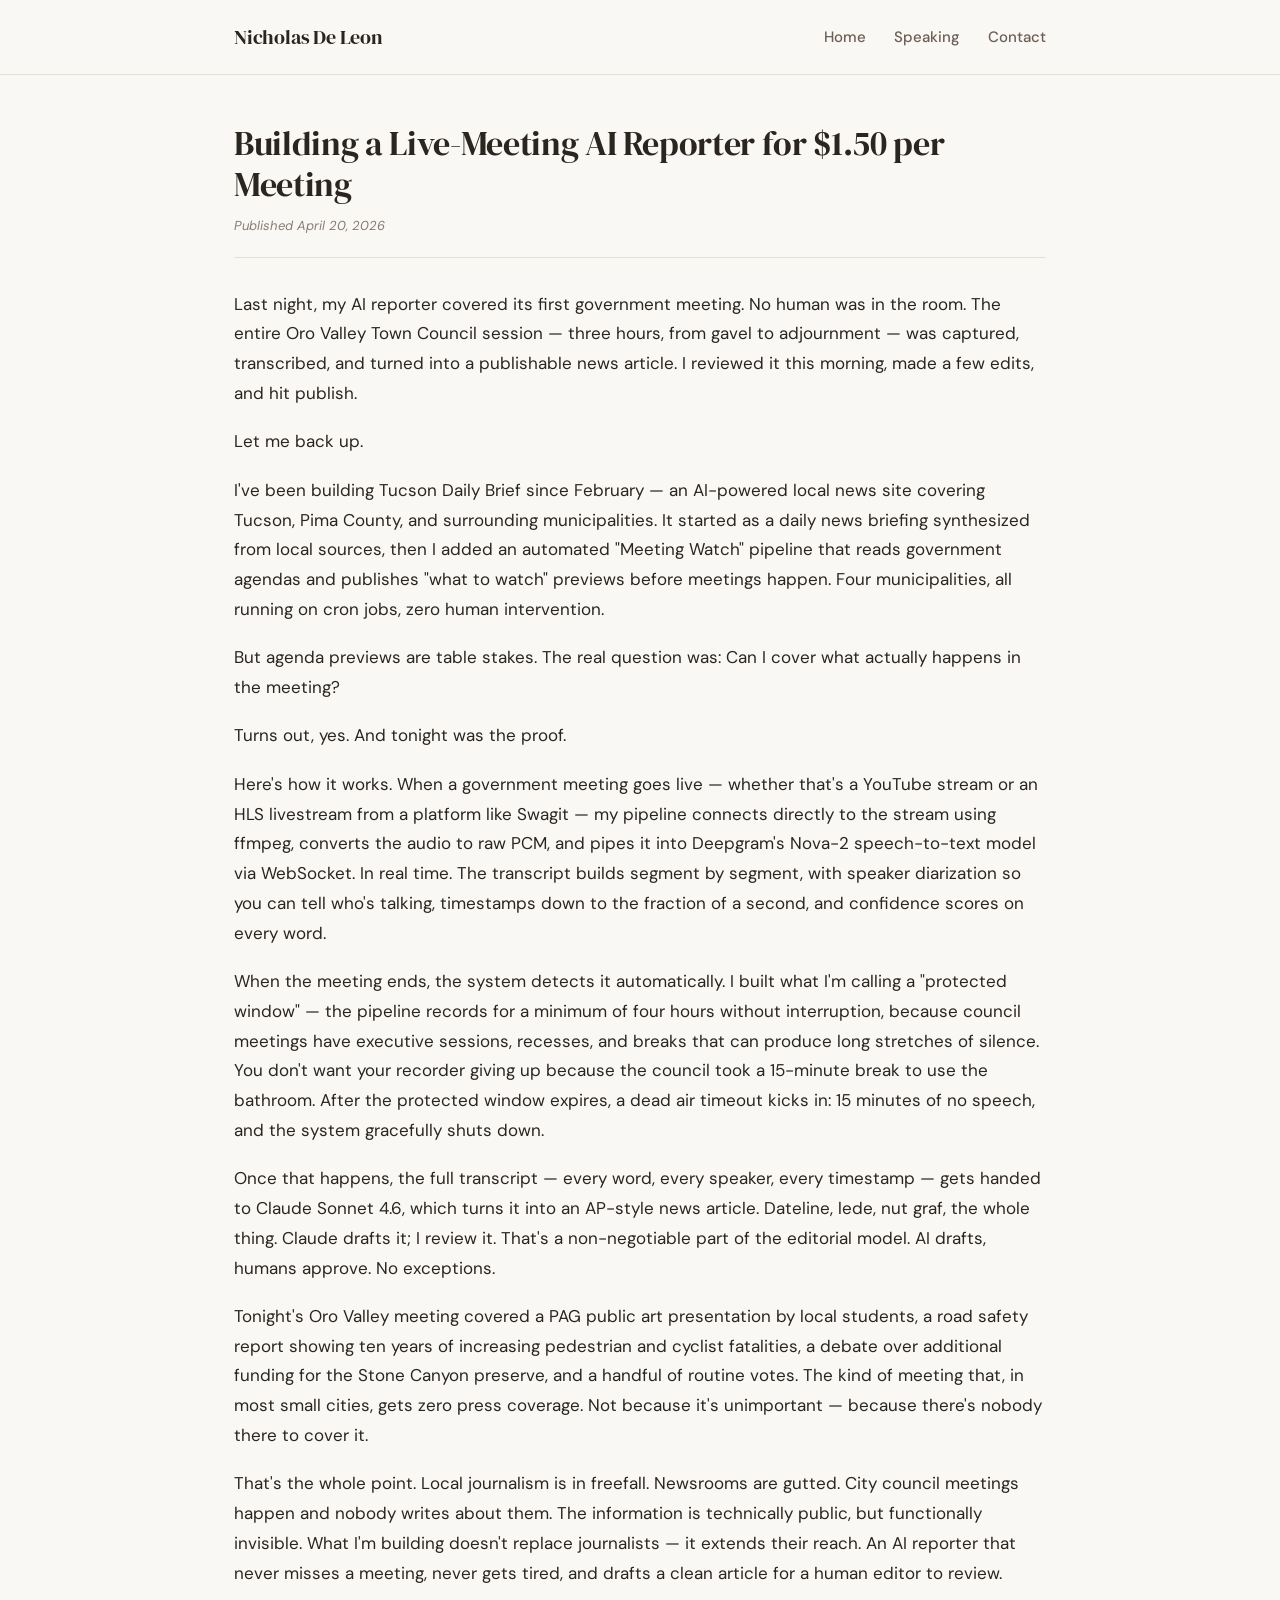
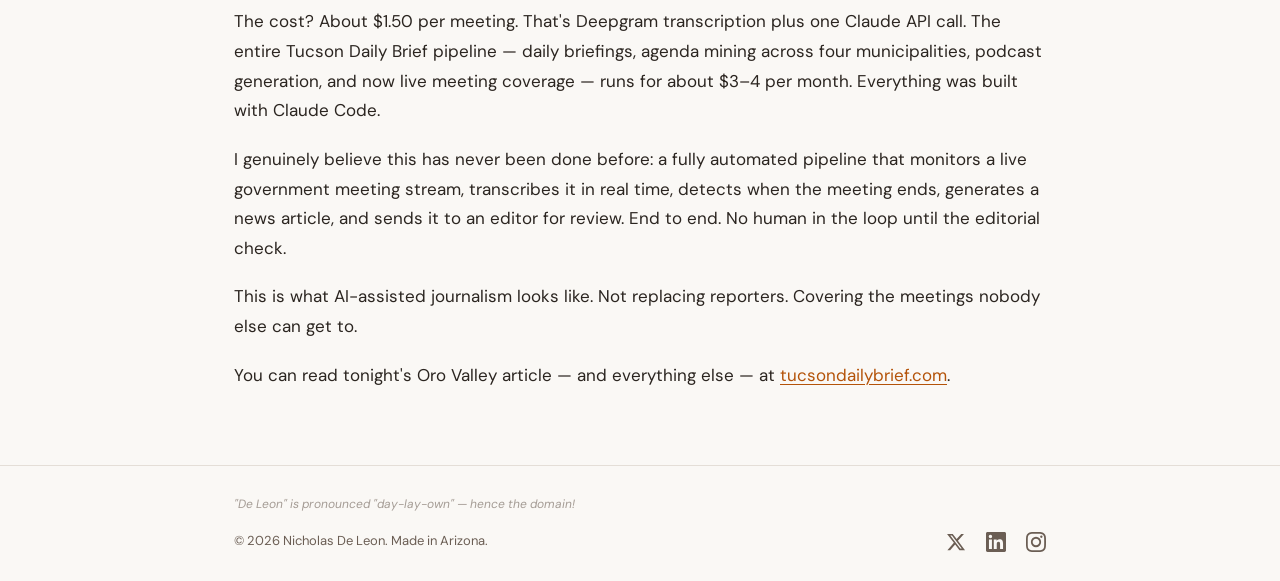
==== writing/ai-reporter/index.html @ c8047e46 "Publish three writing samples under /writing/ - writing/opus-4-7-vs-4-6/ — "Reasoning vs. Pattern-Ma" ====
<!DOCTYPE html>
<html lang="en">
<head>
  <meta charset="utf-8" />
  <meta name="viewport" content="width=device-width, initial-scale=1" />
  <title>Building a Live-Meeting AI Reporter for $1.50 per Meeting — Nicholas De Leon</title>
  <meta name="description" content="An end-to-end pipeline that monitors a live government meeting stream, transcribes it in real time, and drafts an AP-style news article for editor review — for about $1.50 per meeting." />
  <meta property="og:title" content="Building a Live-Meeting AI Reporter for $1.50 per Meeting" />
  <meta property="og:description" content="An end-to-end pipeline that monitors a live government meeting stream, transcribes it in real time, and drafts an AP-style news article for editor review — for about $1.50 per meeting." />
  <meta property="og:type" content="article" />
  <meta property="og:url" content="https://daylayown.org/writing/ai-reporter/" />
  <meta name="twitter:card" content="summary" />
  <link rel="canonical" href="https://daylayown.org/writing/ai-reporter/" />
  <link rel="stylesheet" href="../../styles.css" />
</head>

<!-- Google tag (gtag.js) -->
<script async src="https://www.googletagmanager.com/gtag/js?id=G-2V29BC0M8K"></script>
<script>
  window.dataLayer = window.dataLayer || [];
  function gtag(){dataLayer.push(arguments);}
  gtag('js', new Date());
  gtag('config', 'G-2V29BC0M8K');
</script>

<body>
  <nav class="nav">
    <div class="container">
      <a href="../../index.html" class="nav-brand">Nicholas De Leon</a>
      <ul class="nav-links">
        <li><a href="../../index.html">Home</a></li>
        <li><a href="../../speaking.html">Speaking</a></li>
        <li><a href="mailto:nicholas@daylayown.org" title="Opens your email client">Contact</a></li>
      </ul>
    </div>
  </nav>

  <article class="article">
    <div class="container">
      <header class="article-header">
        <h1>Building a Live-Meeting AI Reporter for $1.50 per Meeting</h1>
        <p class="article-meta"><time datetime="2026-04-20">Published April 20, 2026</time></p>
      </header>

      <div class="article-body">
        <p>Last night, my AI reporter covered its first government meeting. No human was in the room. The entire Oro Valley Town Council session &mdash; three hours, from gavel to adjournment &mdash; was captured, transcribed, and turned into a publishable news article. I reviewed it this morning, made a few edits, and hit publish.</p>

        <p>Let me back up.</p>

        <p>I've been building Tucson Daily Brief since February &mdash; an AI-powered local news site covering Tucson, Pima County, and surrounding municipalities. It started as a daily news briefing synthesized from local sources, then I added an automated "Meeting Watch" pipeline that reads government agendas and publishes "what to watch" previews before meetings happen. Four municipalities, all running on cron jobs, zero human intervention.</p>

        <p>But agenda previews are table stakes. The real question was: Can I cover what actually happens in the meeting?</p>

        <p>Turns out, yes. And tonight was the proof.</p>

        <p>Here's how it works. When a government meeting goes live &mdash; whether that's a YouTube stream or an HLS livestream from a platform like Swagit &mdash; my pipeline connects directly to the stream using ffmpeg, converts the audio to raw PCM, and pipes it into Deepgram's Nova-2 speech-to-text model via WebSocket. In real time. The transcript builds segment by segment, with speaker diarization so you can tell who's talking, timestamps down to the fraction of a second, and confidence scores on every word.</p>

        <p>When the meeting ends, the system detects it automatically. I built what I'm calling a "protected window" &mdash; the pipeline records for a minimum of four hours without interruption, because council meetings have executive sessions, recesses, and breaks that can produce long stretches of silence. You don't want your recorder giving up because the council took a 15-minute break to use the bathroom. After the protected window expires, a dead air timeout kicks in: 15 minutes of no speech, and the system gracefully shuts down.</p>

        <p>Once that happens, the full transcript &mdash; every word, every speaker, every timestamp &mdash; gets handed to Claude Sonnet 4.6, which turns it into an AP-style news article. Dateline, lede, nut graf, the whole thing. Claude drafts it; I review it. That's a non-negotiable part of the editorial model. AI drafts, humans approve. No exceptions.</p>

        <p>Tonight's Oro Valley meeting covered a PAG public art presentation by local students, a road safety report showing ten years of increasing pedestrian and cyclist fatalities, a debate over additional funding for the Stone Canyon preserve, and a handful of routine votes. The kind of meeting that, in most small cities, gets zero press coverage. Not because it's unimportant &mdash; because there's nobody there to cover it.</p>

        <p>That's the whole point. Local journalism is in freefall. Newsrooms are gutted. City council meetings happen and nobody writes about them. The information is technically public, but functionally invisible. What I'm building doesn't replace journalists &mdash; it extends their reach. An AI reporter that never misses a meeting, never gets tired, and drafts a clean article for a human editor to review.</p>

        <p>The cost? About $1.50 per meeting. That's Deepgram transcription plus one Claude API call. The entire Tucson Daily Brief pipeline &mdash; daily briefings, agenda mining across four municipalities, podcast generation, and now live meeting coverage &mdash; runs for about $3&ndash;4 per month. Everything was built with Claude Code.</p>

        <p>I genuinely believe this has never been done before: a fully automated pipeline that monitors a live government meeting stream, transcribes it in real time, detects when the meeting ends, generates a news article, and sends it to an editor for review. End to end. No human in the loop until the editorial check.</p>

        <p>This is what AI-assisted journalism looks like. Not replacing reporters. Covering the meetings nobody else can get to.</p>

        <p>You can read tonight's Oro Valley article &mdash; and everything else &mdash; at <a href="https://tucsondailybrief.com" target="_blank" rel="noopener">tucsondailybrief.com</a>.</p>
      </div>
    </div>
  </article>

  <footer class="footer">
    <div class="container">
      <p class="pronunciation-note">"De Leon" is pronounced "day-lay-own" &mdash; hence the domain!</p>
    </div>
    <div class="container">
      <span class="footer-text">&copy; <span id="year"></span> Nicholas De Leon. Made in Arizona.</span>
      <div class="footer-links">
        <a href="https://x.com/nicholasadeleon" target="_blank" rel="noopener" aria-label="X (formerly Twitter)">
          <svg viewBox="0 0 24 24" xmlns="http://www.w3.org/2000/svg"><path d="M18.244 2.25h3.308l-7.227 8.26 8.502 11.24H16.17l-5.214-6.817L4.99 21.75H1.68l7.73-8.835L1.254 2.25H8.08l4.713 6.231zm-1.161 17.52h1.833L7.084 4.126H5.117z"/></svg>
        </a>
        <a href="https://www.linkedin.com/in/nicholas-de-leon-3b5b6a9/" target="_blank" rel="noopener" aria-label="LinkedIn">
          <svg viewBox="0 0 24 24" xmlns="http://www.w3.org/2000/svg"><path d="M20.447 20.452h-3.554v-5.569c0-1.328-.027-3.037-1.852-3.037-1.853 0-2.136 1.445-2.136 2.939v5.667H9.351V9h3.414v1.561h.046c.477-.9 1.637-1.85 3.37-1.85 3.601 0 4.267 2.37 4.267 5.455v6.286zM5.337 7.433a2.062 2.062 0 01-2.063-2.065 2.064 2.064 0 112.063 2.065zm1.782 13.019H3.555V9h3.564v11.452zM22.225 0H1.771C.792 0 0 .774 0 1.729v20.542C0 23.227.792 24 1.771 24h20.451C23.2 24 24 23.227 24 22.271V1.729C24 .774 23.2 0 22.222 0h.003z"/></svg>
        </a>
        <a href="https://www.instagram.com/daylayownphoto" target="_blank" rel="noopener" aria-label="Instagram">
          <svg viewBox="0 0 24 24" xmlns="http://www.w3.org/2000/svg"><path d="M12 0C8.74 0 8.333.015 7.053.072 5.775.132 4.905.333 4.14.63c-.789.306-1.459.717-2.126 1.384S.935 3.35.63 4.14C.333 4.905.131 5.775.072 7.053.012 8.333 0 8.74 0 12s.015 3.667.072 4.947c.06 1.277.261 2.148.558 2.913.306.788.717 1.459 1.384 2.126.667.666 1.336 1.079 2.126 1.384.766.296 1.636.499 2.913.558C8.333 23.988 8.74 24 12 24s3.667-.015 4.947-.072c1.277-.06 2.148-.262 2.913-.558.788-.306 1.459-.718 2.126-1.384.666-.667 1.079-1.335 1.384-2.126.296-.765.499-1.636.558-2.913.06-1.28.072-1.687.072-4.947s-.015-3.667-.072-4.947c-.06-1.277-.262-2.149-.558-2.913-.306-.789-.718-1.459-1.384-2.126C21.319 1.347 20.651.935 19.86.63c-.765-.297-1.636-.499-2.913-.558C15.667.012 15.26 0 12 0zm0 2.16c3.203 0 3.585.016 4.85.071 1.17.055 1.805.249 2.227.415.562.217.96.477 1.382.896.419.42.679.819.896 1.381.164.422.36 1.057.413 2.227.057 1.266.07 1.646.07 4.85s-.015 3.585-.074 4.85c-.061 1.17-.256 1.805-.421 2.227-.224.562-.479.96-.899 1.382-.419.419-.824.679-1.38.896-.42.164-1.065.36-2.235.413-1.274.057-1.649.07-4.859.07-3.211 0-3.586-.015-4.859-.074-1.171-.061-1.816-.256-2.236-.421-.569-.224-.96-.479-1.379-.899-.421-.419-.69-.824-.9-1.38-.165-.42-.359-1.065-.42-2.235-.045-1.26-.061-1.649-.061-4.844 0-3.196.016-3.586.061-4.861.061-1.17.255-1.814.42-2.234.21-.57.479-.96.9-1.381.419-.419.81-.689 1.379-.898.42-.166 1.051-.361 2.221-.421 1.275-.045 1.65-.06 4.859-.06l.045.03zm0 3.678a6.162 6.162 0 100 12.324 6.162 6.162 0 100-12.324zM12 16c-2.21 0-4-1.79-4-4s1.79-4 4-4 4 1.79 4 4-1.79 4-4 4zm7.846-10.405a1.441 1.441 0 11-2.88 0 1.441 1.441 0 012.88 0z"/></svg>
        </a>
      </div>
    </div>
  </footer>
  <script>document.getElementById('year').textContent = new Date().getFullYear();</script>
</body>
</html>
---- styles.css ----
/* === FONTS === */
@import url('https://fonts.googleapis.com/css2?family=DM+Serif+Display&family=DM+Sans:ital,wght@0,400;0,500;0,600;0,700;1,400&display=swap');

/* === RESET & BASE === */
*, *::before, *::after {
  box-sizing: border-box;
  margin: 0;
  padding: 0;
}

:root {
  --text: #2b2520;
  --text-secondary: #6b5e54;
  --bg: #faf8f5;
  --bg-alt: #f2eeea;
  --border: #e4ded7;
  --accent: #b45309;
  --accent-hover: #92400e;
  --accent-subtle: rgba(180, 83, 9, 0.08);
  --shadow-sm: 0 1px 3px rgba(43,37,32,0.06), 0 1px 2px rgba(43,37,32,0.04);
  --shadow-md: 0 4px 16px rgba(43,37,32,0.08), 0 2px 4px rgba(43,37,32,0.04);
  --shadow-lg: 0 12px 32px rgba(43,37,32,0.1);
  --radius: 6px;
  --max-width: 860px;
}

body {
  font-family: 'DM Sans', -apple-system, BlinkMacSystemFont, "Segoe UI", sans-serif;
  font-size: 16px;
  line-height: 1.7;
  color: var(--text);
  background: var(--bg);
  -webkit-font-smoothing: antialiased;
}

h1, h2, h3, .nav-brand {
  font-family: 'DM Serif Display', Georgia, serif;
}

a {
  color: var(--accent);
  text-decoration: none;
  transition: color 0.2s;
}
a:hover {
  color: var(--accent-hover);
}

img {
  max-width: 100%;
  height: auto;
  display: block;
}

/* === LAYOUT === */
.container {
  max-width: var(--max-width);
  margin: 0 auto;
  padding: 0 24px;
}

/* === FADE IN === */
@keyframes fadeUp {
  from { opacity: 0; transform: translateY(12px); }
  to { opacity: 1; transform: translateY(0); }
}

/* === NAV === */
.nav {
  border-bottom: 1px solid var(--border);
  padding: 20px 0;
  background: var(--bg);
}
.nav .container {
  display: flex;
  justify-content: space-between;
  align-items: center;
  flex-wrap: wrap;
  gap: 12px;
}
.nav-brand {
  font-size: 20px;
  color: var(--text);
  text-decoration: none;
  letter-spacing: -0.01em;
}
.nav-brand:hover {
  color: var(--text);
  text-decoration: none;
}
.nav-links {
  display: flex;
  gap: 28px;
  align-items: center;
  list-style: none;
}
.nav-links a {
  color: var(--text-secondary);
  font-size: 15px;
  font-weight: 500;
  position: relative;
}
.nav-links a::after {
  content: '';
  position: absolute;
  bottom: -4px;
  left: 0;
  width: 0;
  height: 2px;
  background: var(--accent);
  transition: width 0.25s ease;
}
.nav-links a:hover::after,
.nav-links a.active::after {
  width: 100%;
}
.nav-links a:hover {
  color: var(--text);
  text-decoration: none;
}
.nav-links a.active {
  color: var(--text);
}

/* === HERO === */
.hero {
  padding: 48px 0 32px;
  animation: fadeUp 0.6s ease both;
}
.hero-content {
  display: flex;
  gap: 36px;
  align-items: center;
}
.hero-photo {
  width: 148px;
  height: 148px;
  border-radius: 50%;
  object-fit: cover;
  flex-shrink: 0;
  box-shadow: var(--shadow-md);
  border: 3px solid var(--bg);
  outline: 1px solid var(--border);
}
.hero h1 {
  font-size: 32px;
  font-weight: 400;
  line-height: 1.2;
  margin-bottom: 6px;
  letter-spacing: -0.01em;
}
.hero .subtitle {
  font-size: 17px;
  color: var(--accent);
  margin-bottom: 10px;
  font-weight: 500;
}
.hero .bio {
  color: var(--text-secondary);
  font-size: 15px;
  line-height: 1.7;
}

/* === SECTIONS === */
section {
  padding: 36px 0;
  animation: fadeUp 0.6s ease both;
}
section + section {
  border-top: 1px solid var(--border);
}

.section-title {
  font-size: 24px;
  font-weight: 400;
  margin-bottom: 20px;
  letter-spacing: -0.01em;
}
.section-title::after {
  content: '';
  display: block;
  width: 32px;
  height: 2px;
  background: var(--accent);
  margin-top: 8px;
}

/* === PROJECT CARDS === */
.projects-grid {
  display: grid;
  gap: 16px;
}

.project-card {
  border: 1px solid var(--border);
  border-radius: var(--radius);
  padding: 24px;
  background: var(--bg);
  box-shadow: var(--shadow-sm);
  transition: box-shadow 0.3s ease, transform 0.3s ease, border-color 0.3s ease;
}
.project-card:hover {
  box-shadow: var(--shadow-md);
  transform: translateY(-2px);
  border-color: rgba(180, 83, 9, 0.2);
}
.project-card h3 {
  font-size: 18px;
  font-weight: 400;
  margin-bottom: 4px;
  letter-spacing: -0.01em;
}
.project-meta {
  font-size: 12px;
  color: var(--accent);
  margin-bottom: 10px;
  text-transform: uppercase;
  letter-spacing: 0.06em;
  font-weight: 600;
}
.project-card p {
  font-size: 15px;
  color: var(--text-secondary);
  margin-bottom: 14px;
  line-height: 1.65;
}
.project-link {
  display: inline-block;
  font-size: 14px;
  font-weight: 600;
  letter-spacing: 0.01em;
  transition: gap 0.2s ease;
}
.project-link:hover {
  text-decoration: none;
}

/* === WRITING LIST === */
.writing-list {
  list-style: none;
}
.writing-list li {
  padding: 12px 0;
  border-bottom: 1px solid var(--border);
  transition: padding-left 0.2s ease;
}
.writing-list li:hover {
  padding-left: 4px;
}
.writing-list li:last-child {
  border-bottom: none;
}
.writing-list a {
  font-weight: 500;
}
.writing-list a:hover {
  text-decoration: none;
}
.writing-pub {
  font-size: 12px;
  color: var(--text-secondary);
  margin-left: 8px;
  text-transform: uppercase;
  letter-spacing: 0.04em;
  font-weight: 600;
  opacity: 0.7;
}
.writing-year {
  font-size: 12px;
  color: var(--text-secondary);
  margin-left: 6px;
  opacity: 0.6;
}
.writing-desc {
  display: block;
  font-size: 13px;
  color: var(--text-secondary);
  opacity: 0.75;
  margin-top: 2px;
  line-height: 1.5;
}

/* === CTA BANNER === */
.cta-banner {
  background: var(--accent-subtle);
  border: 1px solid rgba(180, 83, 9, 0.12);
  border-radius: var(--radius);
  padding: 36px;
  text-align: center;
  margin: 16px 0;
}
.cta-banner p {
  color: var(--text-secondary);
  margin-bottom: 14px;
  font-size: 15px;
}
.cta-banner a {
  font-weight: 600;
  font-size: 15px;
}

/* === SPEAKING PAGE === */
.speaking-hero {
  padding: 72px 0 36px;
  animation: fadeUp 0.6s ease both;
}
.speaking-hero h1 {
  font-size: 36px;
  font-weight: 400;
  margin-bottom: 12px;
  letter-spacing: -0.01em;
}
.speaking-hero .subtitle {
  font-size: 18px;
  color: var(--text-secondary);
  line-height: 1.6;
  max-width: 640px;
}

.about-section {
  display: flex;
  gap: 32px;
  align-items: flex-start;
}
.about-photo {
  width: 168px;
  height: 168px;
  border-radius: var(--radius);
  object-fit: cover;
  flex-shrink: 0;
  box-shadow: var(--shadow-md);
}
.about-text p {
  color: var(--text-secondary);
  margin-bottom: 14px;
  font-size: 15px;
  line-height: 1.7;
}

.talk-card {
  padding: 24px 0;
  border-bottom: 1px solid var(--border);
}
.talk-card:last-child {
  border-bottom: none;
}
.talk-card h3 {
  font-size: 18px;
  font-weight: 400;
  margin-bottom: 8px;
  color: var(--text);
  letter-spacing: -0.01em;
}
.talk-card p {
  font-size: 15px;
  color: var(--text-secondary);
  line-height: 1.7;
}
.talks-intro {
  font-size: 15px;
  color: var(--text-secondary);
  margin-bottom: 8px;
}

.audience-list {
  list-style: none;
  columns: 2;
  gap: 24px;
}
.audience-list li {
  padding: 6px 0;
  font-size: 15px;
  color: var(--text-secondary);
}
.audience-list li::before {
  content: '';
  display: inline-block;
  width: 6px;
  height: 6px;
  border-radius: 50%;
  background: var(--accent);
  margin-right: 10px;
  vertical-align: middle;
}

.appearances-placeholder {
  background: var(--bg-alt);
  border: 1px dashed var(--border);
  border-radius: var(--radius);
  padding: 28px;
  color: var(--text-secondary);
  font-size: 15px;
  font-style: italic;
}

.booking-section {
  background: var(--accent-subtle);
  border: 1px solid rgba(180, 83, 9, 0.12);
  border-radius: var(--radius);
  padding: 36px;
}
.booking-section p {
  color: var(--text-secondary);
  margin-bottom: 14px;
  font-size: 15px;
  line-height: 1.7;
}
.booking-email {
  display: inline-block;
  font-family: 'DM Sans', sans-serif;
  font-size: 18px;
  font-weight: 600;
  margin: 8px 0;
}

/* === FOOTER === */
.footer {
  border-top: 1px solid var(--border);
  padding: 28px 0;
  margin-top: 16px;
}
.footer .container {
  display: flex;
  justify-content: space-between;
  align-items: center;
  flex-wrap: wrap;
  gap: 8px;
}
.footer-text {
  font-size: 13px;
  color: var(--text-secondary);
}
.footer-links {
  display: flex;
  gap: 20px;
}
.footer-links a {
  color: var(--text-secondary);
  transition: color 0.2s;
  display: inline-flex;
  align-items: center;
}
.footer-links a:hover {
  color: var(--accent);
}
.footer-links svg {
  width: 20px;
  height: 20px;
  fill: currentColor;
}
.pronunciation-note {
  font-size: 12px;
  color: var(--text-secondary);
  opacity: 0.6;
  text-align: center;
  margin-bottom: 16px;
  font-style: italic;
}

/* === ARTICLE (writing-sample pages) === */
.article {
  padding: 48px 0 40px;
  animation: fadeUp 0.6s ease both;
}
.article-header {
  margin-bottom: 32px;
  padding-bottom: 20px;
  border-bottom: 1px solid var(--border);
}
.article-header h1 {
  font-size: 34px;
  font-weight: 400;
  line-height: 1.2;
  margin-bottom: 10px;
  letter-spacing: -0.01em;
}
.article-meta {
  font-size: 13px;
  color: var(--text-secondary);
  font-style: italic;
  opacity: 0.8;
}
.article-body {
  font-size: 17px;
  line-height: 1.75;
  color: var(--text);
}
.article-body p {
  margin-bottom: 1.1em;
}
.article-body strong {
  color: var(--text);
  font-weight: 600;
}
.article-body em {
  font-style: italic;
}
.article-body a {
  color: var(--accent);
  text-decoration: underline;
  text-underline-offset: 3px;
  text-decoration-thickness: 1px;
}
.article-body a:hover {
  color: var(--accent-hover);
  text-decoration-thickness: 2px;
}
.article-body ul,
.article-body ol {
  margin: 0 0 1.1em 1.5em;
  padding: 0;
}
.article-body li {
  margin-bottom: 0.4em;
}
.article-body code {
  font-family: ui-monospace, "SF Mono", Menlo, Monaco, Consolas, "Liberation Mono", "Courier New", monospace;
  font-size: 0.9em;
  background: var(--bg-alt);
  padding: 2px 6px;
  border-radius: 4px;
  border: 1px solid var(--border);
  word-break: break-word;
}

/* === RESPONSIVE === */
@media (max-width: 640px) {
  .hero {
    padding: 36px 0 24px;
  }
  .hero-content {
    flex-direction: column;
    text-align: center;
  }
  .hero-photo {
    width: 120px;
    height: 120px;
  }
  .hero h1 {
    font-size: 26px;
  }
  .section-title::after {
    margin-left: auto;
    margin-right: auto;
  }
  .about-section {
    flex-direction: column;
  }
  .about-photo {
    width: 120px;
    height: 120px;
    border-radius: 50%;
  }
  .audience-list {
    columns: 1;
  }
  .nav .container {
    justify-content: center;
    text-align: center;
  }
  .nav-links {
    gap: 20px;
  }
  .speaking-hero {
    padding: 48px 0 28px;
  }
  .speaking-hero h1 {
    font-size: 28px;
  }
  .booking-section,
  .cta-banner {
    padding: 28px 20px;
  }
  .article {
    padding: 32px 0 28px;
  }
  .article-header h1 {
    font-size: 26px;
  }
  .article-body {
    font-size: 16px;
  }
}
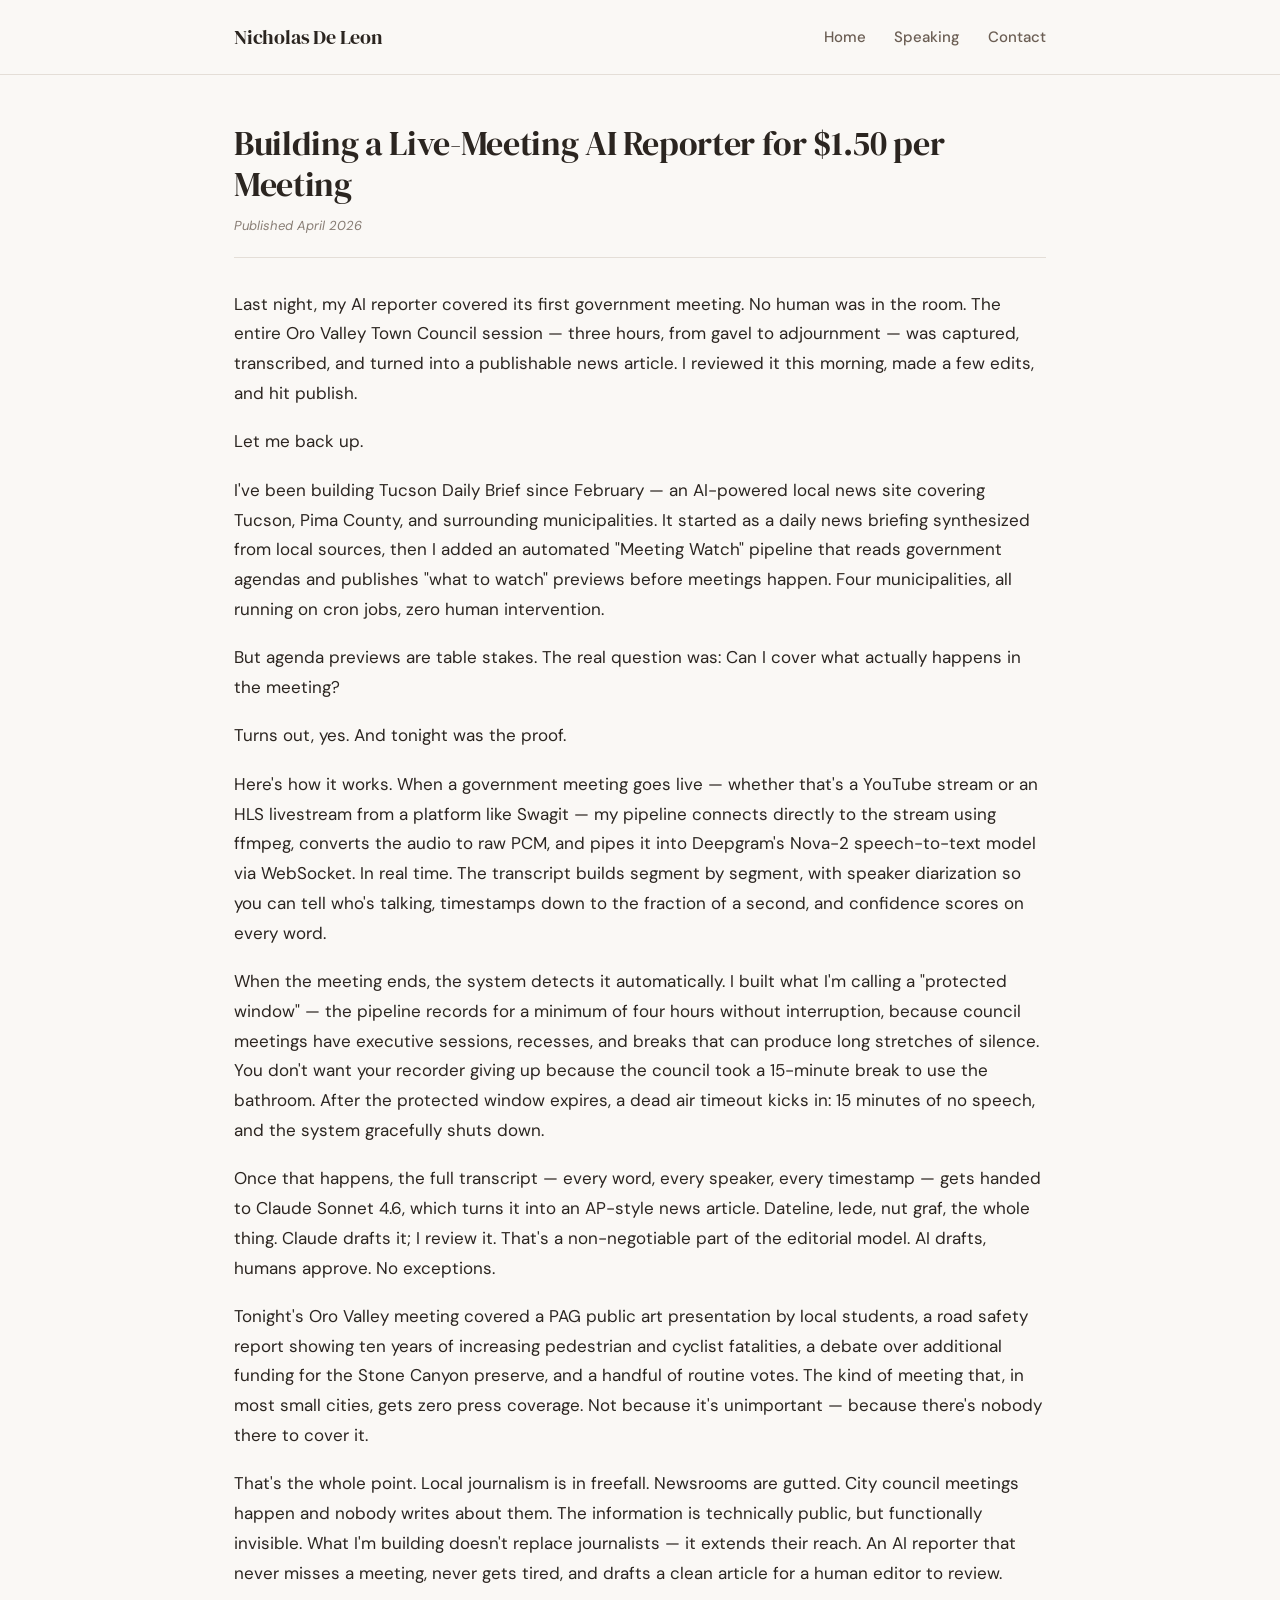
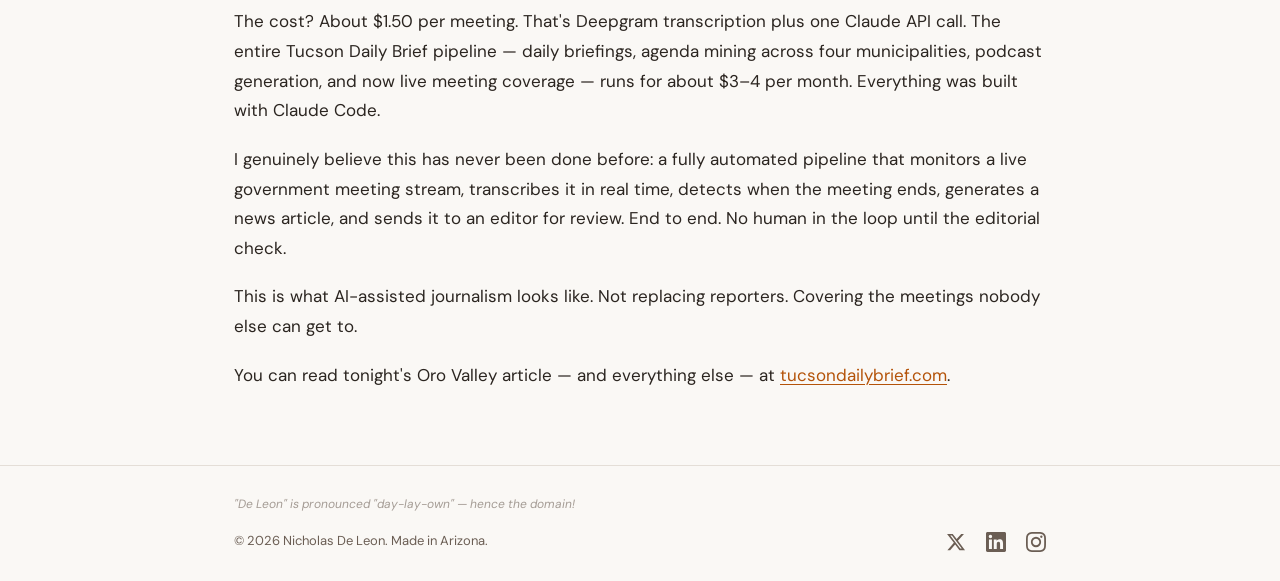
==== commit 76c89dd7: "Use month-level publish dates and fix dangling cross-reference - opus-4-7-vs-4-6: "Published April 2" ====
--- a/writing/ai-reporter/index.html
+++ b/writing/ai-reporter/index.html
@@ -39,7 +39,7 @@
     <div class="container">
       <header class="article-header">
         <h1>Building a Live-Meeting AI Reporter for $1.50 per Meeting</h1>
-        <p class="article-meta"><time datetime="2026-04-20">Published April 20, 2026</time></p>
+        <p class="article-meta"><time datetime="2026-04">Published April 2026</time></p>
       </header>
 
       <div class="article-body">
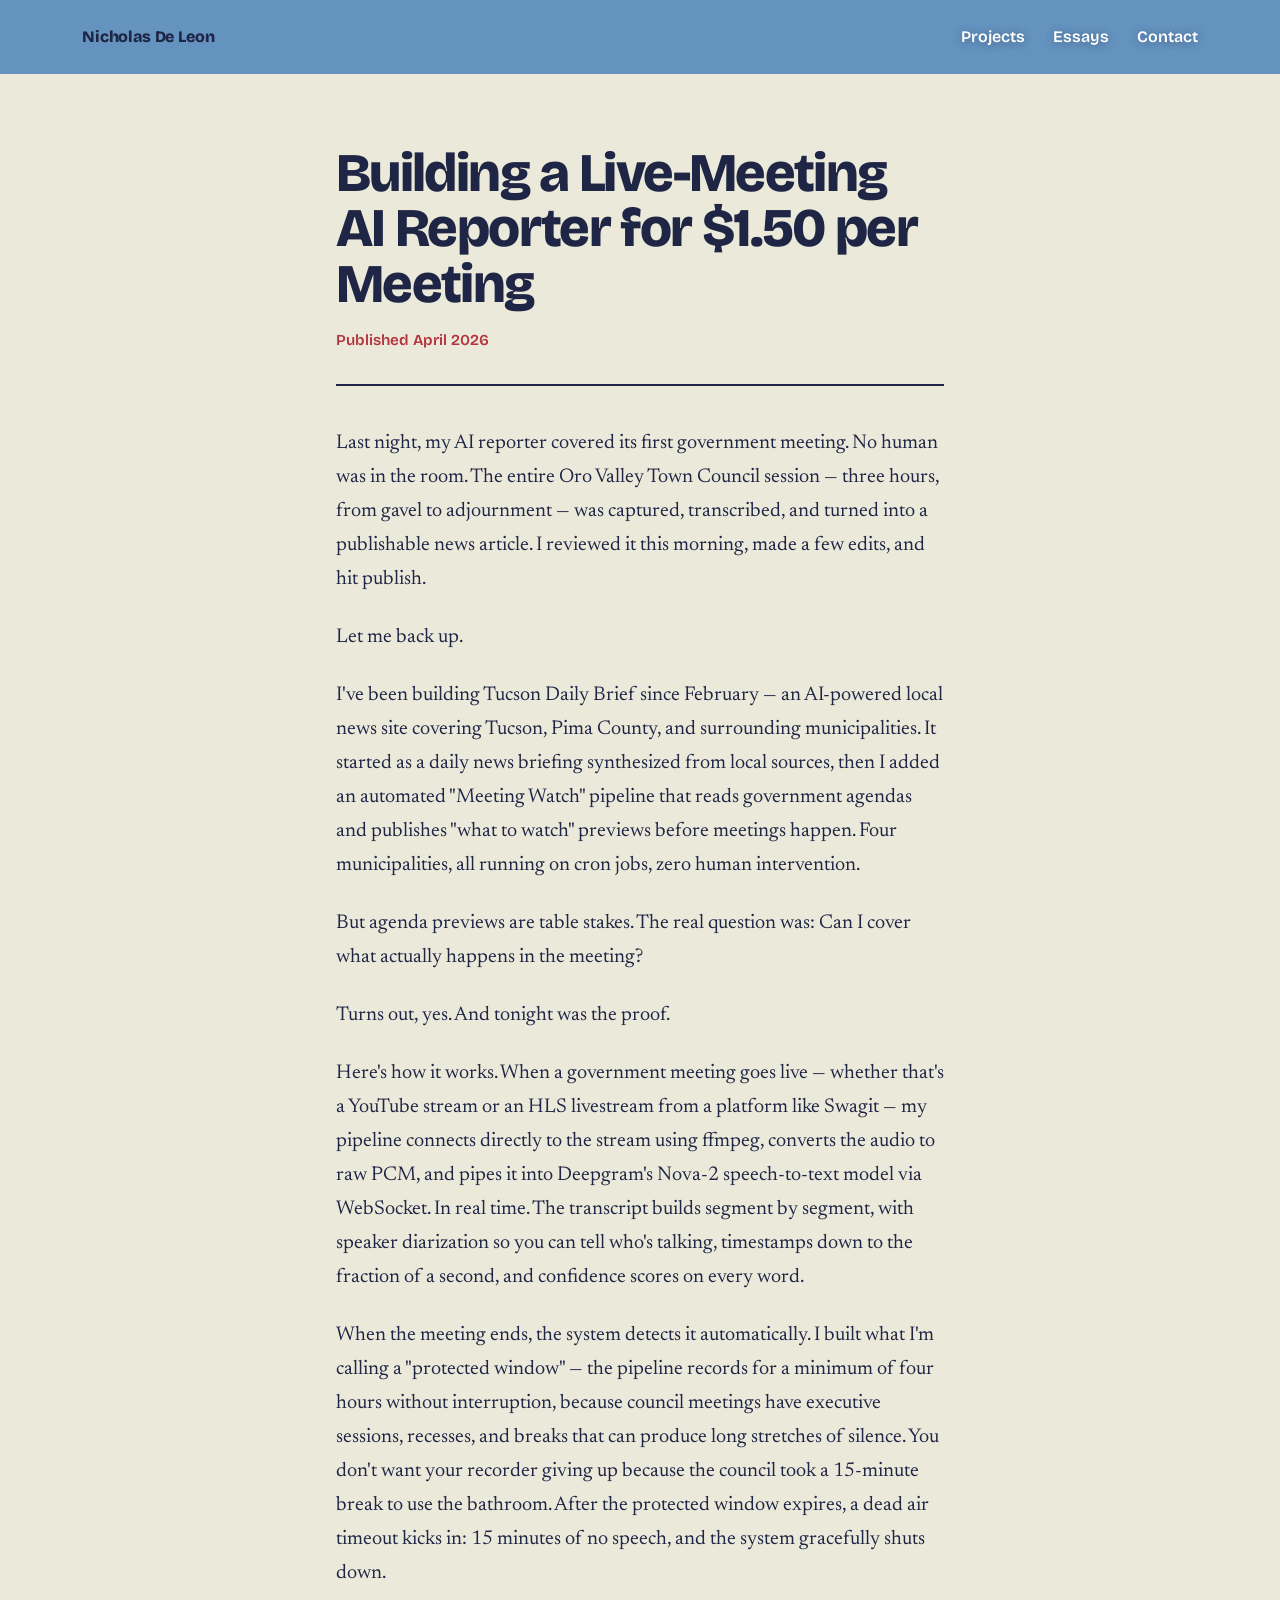
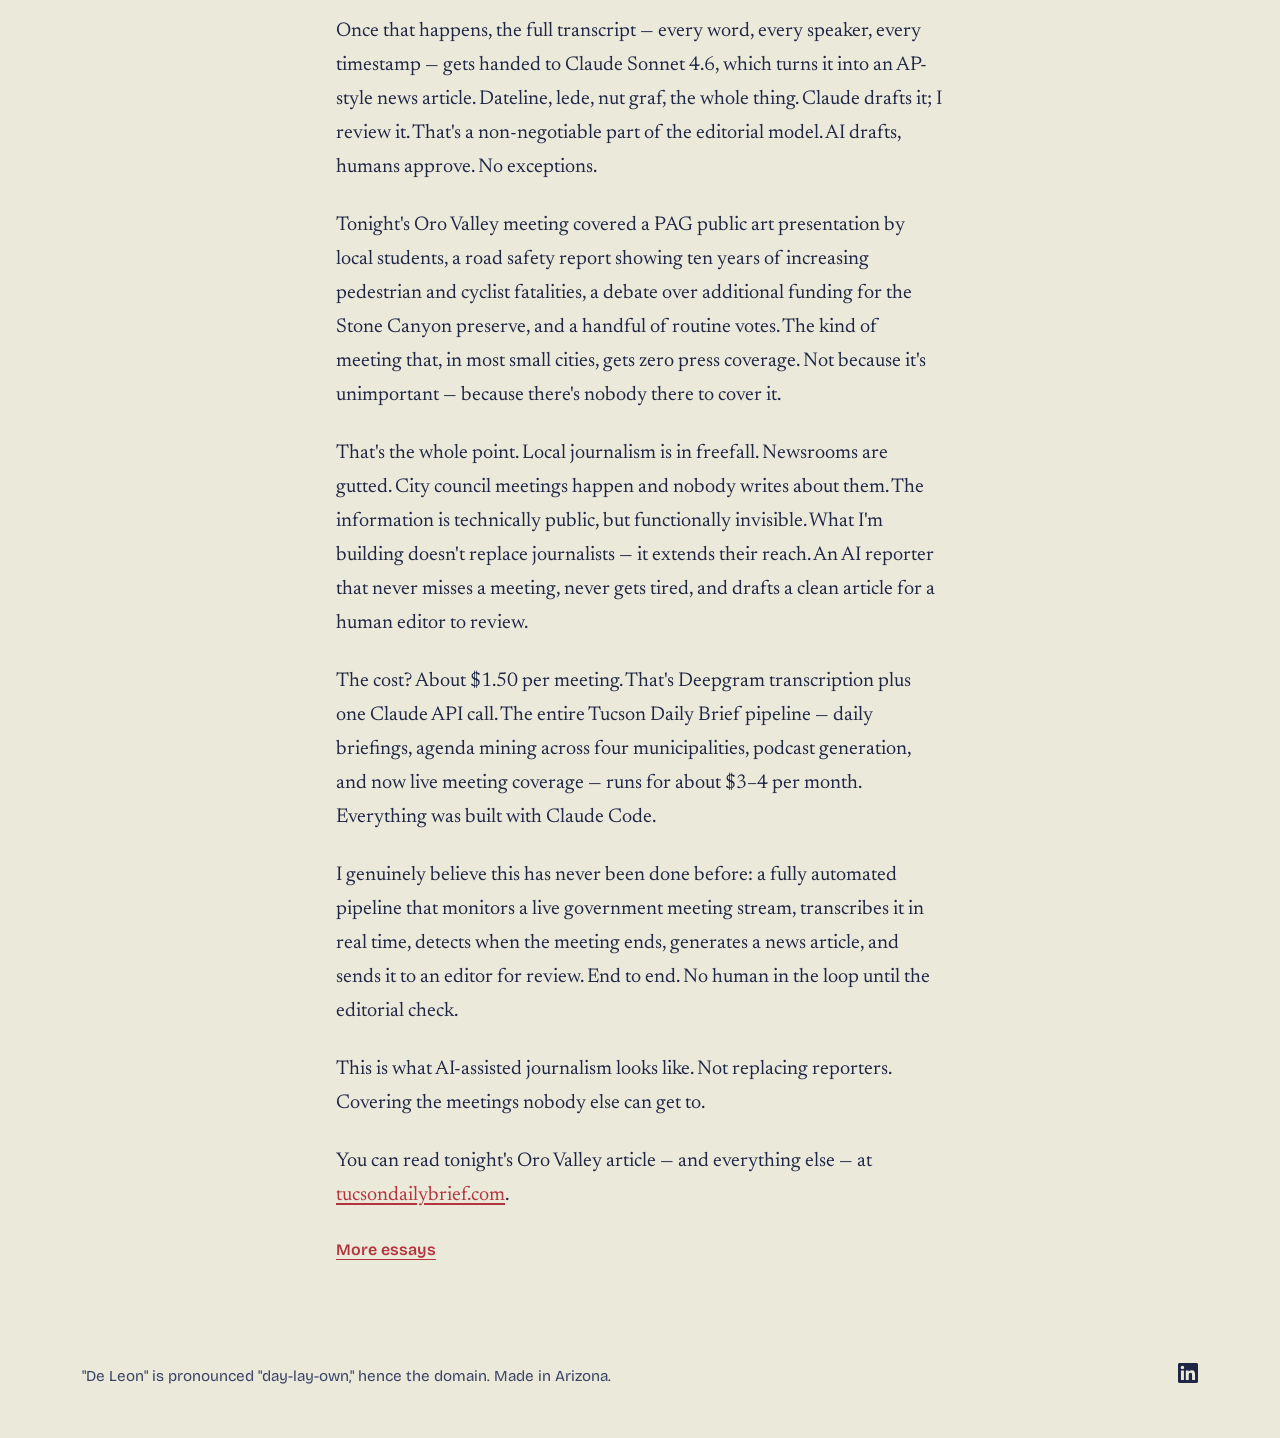
==== commit efd4f47b: "Redesign the site around four AI newsroom projects Replace the cream-and-copper layout with the "Big" ====
--- a/writing/ai-reporter/index.html
+++ b/writing/ai-reporter/index.html
@@ -12,28 +12,27 @@
   <meta name="twitter:card" content="summary" />
   <link rel="canonical" href="https://daylayown.org/writing/ai-reporter/" />
   <link rel="stylesheet" href="../../styles.css" />
+
+  <!-- Google tag (gtag.js) -->
+  <script async src="https://www.googletagmanager.com/gtag/js?id=G-2V29BC0M8K"></script>
+  <script>
+    window.dataLayer = window.dataLayer || [];
+    function gtag(){dataLayer.push(arguments);}
+    gtag('js', new Date());
+    gtag('config', 'G-2V29BC0M8K');
+  </script>
 </head>
-
-<!-- Google tag (gtag.js) -->
-<script async src="https://www.googletagmanager.com/gtag/js?id=G-2V29BC0M8K"></script>
-<script>
-  window.dataLayer = window.dataLayer || [];
-  function gtag(){dataLayer.push(arguments);}
-  gtag('js', new Date());
-  gtag('config', 'G-2V29BC0M8K');
-</script>
-
 <body>
-  <nav class="nav">
-    <div class="container">
-      <a href="../../index.html" class="nav-brand">Nicholas De Leon</a>
-      <ul class="nav-links">
-        <li><a href="../../index.html">Home</a></li>
-        <li><a href="../../speaking.html">Speaking</a></li>
-        <li><a href="mailto:nicholas@daylayown.org" title="Opens your email client">Contact</a></li>
-      </ul>
+  <header class="page-top">
+    <div class="wrap topbar">
+      <a class="brand" href="../../">Nicholas De Leon</a>
+      <nav>
+        <a href="../../#projects">Projects</a>
+        <a href="../../#essays">Essays</a>
+        <a href="mailto:nicholas@daylayown.org">Contact</a>
+      </nav>
     </div>
-  </nav>
+  </header>
 
   <article class="article">
     <div class="container">
@@ -71,28 +70,17 @@
 
         <p>You can read tonight's Oro Valley article &mdash; and everything else &mdash; at <a href="https://tucsondailybrief.com" target="_blank" rel="noopener">tucsondailybrief.com</a>.</p>
       </div>
+      <p><a class="back" href="../../#essays">More essays</a></p>
     </div>
   </article>
 
   <footer class="footer">
-    <div class="container">
-      <p class="pronunciation-note">"De Leon" is pronounced "day-lay-own" &mdash; hence the domain!</p>
-    </div>
-    <div class="container">
-      <span class="footer-text">&copy; <span id="year"></span> Nicholas De Leon. Made in Arizona.</span>
-      <div class="footer-links">
-        <a href="https://x.com/nicholasadeleon" target="_blank" rel="noopener" aria-label="X (formerly Twitter)">
-          <svg viewBox="0 0 24 24" xmlns="http://www.w3.org/2000/svg"><path d="M18.244 2.25h3.308l-7.227 8.26 8.502 11.24H16.17l-5.214-6.817L4.99 21.75H1.68l7.73-8.835L1.254 2.25H8.08l4.713 6.231zm-1.161 17.52h1.833L7.084 4.126H5.117z"/></svg>
-        </a>
-        <a href="https://www.linkedin.com/in/nicholas-de-leon-3b5b6a9/" target="_blank" rel="noopener" aria-label="LinkedIn">
-          <svg viewBox="0 0 24 24" xmlns="http://www.w3.org/2000/svg"><path d="M20.447 20.452h-3.554v-5.569c0-1.328-.027-3.037-1.852-3.037-1.853 0-2.136 1.445-2.136 2.939v5.667H9.351V9h3.414v1.561h.046c.477-.9 1.637-1.85 3.37-1.85 3.601 0 4.267 2.37 4.267 5.455v6.286zM5.337 7.433a2.062 2.062 0 01-2.063-2.065 2.064 2.064 0 112.063 2.065zm1.782 13.019H3.555V9h3.564v11.452zM22.225 0H1.771C.792 0 0 .774 0 1.729v20.542C0 23.227.792 24 1.771 24h20.451C23.2 24 24 23.227 24 22.271V1.729C24 .774 23.2 0 22.222 0h.003z"/></svg>
-        </a>
-        <a href="https://www.instagram.com/daylayownphoto" target="_blank" rel="noopener" aria-label="Instagram">
-          <svg viewBox="0 0 24 24" xmlns="http://www.w3.org/2000/svg"><path d="M12 0C8.74 0 8.333.015 7.053.072 5.775.132 4.905.333 4.14.63c-.789.306-1.459.717-2.126 1.384S.935 3.35.63 4.14C.333 4.905.131 5.775.072 7.053.012 8.333 0 8.74 0 12s.015 3.667.072 4.947c.06 1.277.261 2.148.558 2.913.306.788.717 1.459 1.384 2.126.667.666 1.336 1.079 2.126 1.384.766.296 1.636.499 2.913.558C8.333 23.988 8.74 24 12 24s3.667-.015 4.947-.072c1.277-.06 2.148-.262 2.913-.558.788-.306 1.459-.718 2.126-1.384.666-.667 1.079-1.335 1.384-2.126.296-.765.499-1.636.558-2.913.06-1.28.072-1.687.072-4.947s-.015-3.667-.072-4.947c-.06-1.277-.262-2.149-.558-2.913-.306-.789-.718-1.459-1.384-2.126C21.319 1.347 20.651.935 19.86.63c-.765-.297-1.636-.499-2.913-.558C15.667.012 15.26 0 12 0zm0 2.16c3.203 0 3.585.016 4.85.071 1.17.055 1.805.249 2.227.415.562.217.96.477 1.382.896.419.42.679.819.896 1.381.164.422.36 1.057.413 2.227.057 1.266.07 1.646.07 4.85s-.015 3.585-.074 4.85c-.061 1.17-.256 1.805-.421 2.227-.224.562-.479.96-.899 1.382-.419.419-.824.679-1.38.896-.42.164-1.065.36-2.235.413-1.274.057-1.649.07-4.859.07-3.211 0-3.586-.015-4.859-.074-1.171-.061-1.816-.256-2.236-.421-.569-.224-.96-.479-1.379-.899-.421-.419-.69-.824-.9-1.38-.165-.42-.359-1.065-.42-2.235-.045-1.26-.061-1.649-.061-4.844 0-3.196.016-3.586.061-4.861.061-1.17.255-1.814.42-2.234.21-.57.479-.96.9-1.381.419-.419.81-.689 1.379-.898.42-.166 1.051-.361 2.221-.421 1.275-.045 1.65-.06 4.859-.06l.045.03zm0 3.678a6.162 6.162 0 100 12.324 6.162 6.162 0 100-12.324zM12 16c-2.21 0-4-1.79-4-4s1.79-4 4-4 4 1.79 4 4-1.79 4-4 4zm7.846-10.405a1.441 1.441 0 11-2.88 0 1.441 1.441 0 012.88 0z"/></svg>
-        </a>
+    <div class="wrap">
+      <span class="note">"De Leon" is pronounced "day-lay-own," hence the domain. Made in Arizona.</span>
+      <div class="social">
+        <a href="https://www.linkedin.com/in/nicholas-de-leon-3b5b6a9/" target="_blank" rel="noopener" aria-label="LinkedIn"><svg viewBox="0 0 24 24" xmlns="http://www.w3.org/2000/svg"><path d="M20.447 20.452h-3.554v-5.569c0-1.328-.027-3.037-1.852-3.037-1.853 0-2.136 1.445-2.136 2.939v5.667H9.351V9h3.414v1.561h.046c.477-.9 1.637-1.85 3.37-1.85 3.601 0 4.267 2.37 4.267 5.455v6.286zM5.337 7.433a2.062 2.062 0 01-2.063-2.065 2.064 2.064 0 112.063 2.065zm1.782 13.019H3.555V9h3.564v11.452zM22.225 0H1.771C.792 0 0 .774 0 1.729v20.542C0 23.227.792 24 1.771 24h20.451C23.2 24 24 23.227 24 22.271V1.729C24 .774 23.2 0 22.222 0h.003z"/></svg></a>
       </div>
     </div>
   </footer>
-  <script>document.getElementById('year').textContent = new Date().getFullYear();</script>
 </body>
 </html>
--- a/styles.css
+++ b/styles.css
@@ -1,583 +1,341 @@
+/* daylayown.org — "Big Sky" design system
+   The palette comes from me.jpg: its blue sky, navy shirt, cholla and red collar. */
+
 /* === FONTS === */
-@import url('https://fonts.googleapis.com/css2?family=DM+Serif+Display&family=DM+Sans:ital,wght@0,400;0,500;0,600;0,700;1,400&display=swap');
-
-/* === RESET & BASE === */
-*, *::before, *::after {
-  box-sizing: border-box;
-  margin: 0;
-  padding: 0;
-}
-
+@import url('https://fonts.googleapis.com/css2?family=Bricolage+Grotesque:opsz,wght@12..96,400;12..96,600;12..96,800&family=Newsreader:ital,opsz,wght@0,6..72,400;0,6..72,500;1,6..72,400&display=swap');
+
+/* === TOKENS === */
 :root {
-  --text: #2b2520;
-  --text-secondary: #6b5e54;
-  --bg: #faf8f5;
-  --bg-alt: #f2eeea;
-  --border: #e4ded7;
-  --accent: #b45309;
-  --accent-hover: #92400e;
-  --accent-subtle: rgba(180, 83, 9, 0.08);
-  --shadow-sm: 0 1px 3px rgba(43,37,32,0.06), 0 1px 2px rgba(43,37,32,0.04);
-  --shadow-md: 0 4px 16px rgba(43,37,32,0.08), 0 2px 4px rgba(43,37,32,0.04);
-  --shadow-lg: 0 12px 32px rgba(43,37,32,0.1);
-  --radius: 6px;
-  --max-width: 860px;
-}
-
+  --sky: #6493bf;
+  --sky-low: #8db3d4;
+  --navy: #1f2645;
+  --navy-soft: #3a4366;
+  --cholla: #ebe9da;
+  --cholla-deep: #d9d6bf;
+  --card: #f6f4ea;
+  --collar: #b3343c;
+  --collar-dark: #8f2229;
+  --display: 'Bricolage Grotesque', system-ui, sans-serif;
+  --body: 'Newsreader', Georgia, serif;
+  --wide: 1180px;
+  --read: 42rem;
+}
+
+/* === BASE === */
+*, *::before, *::after { box-sizing: border-box; margin: 0; padding: 0; }
+html { scroll-behavior: smooth; }
 body {
-  font-family: 'DM Sans', -apple-system, BlinkMacSystemFont, "Segoe UI", sans-serif;
-  font-size: 16px;
-  line-height: 1.7;
-  color: var(--text);
-  background: var(--bg);
+  font-family: var(--body);
+  font-size: 1.1875rem;
+  line-height: 1.6;
+  color: var(--navy);
+  background: var(--cholla);
   -webkit-font-smoothing: antialiased;
 }
-
-h1, h2, h3, .nav-brand {
-  font-family: 'DM Serif Display', Georgia, serif;
-}
-
-a {
-  color: var(--accent);
-  text-decoration: none;
-  transition: color 0.2s;
-}
-a:hover {
-  color: var(--accent-hover);
-}
-
-img {
-  max-width: 100%;
-  height: auto;
-  display: block;
-}
-
-/* === LAYOUT === */
-.container {
-  max-width: var(--max-width);
-  margin: 0 auto;
-  padding: 0 24px;
-}
-
-/* === FADE IN === */
-@keyframes fadeUp {
-  from { opacity: 0; transform: translateY(12px); }
-  to { opacity: 1; transform: translateY(0); }
-}
-
-/* === NAV === */
-.nav {
-  border-bottom: 1px solid var(--border);
-  padding: 20px 0;
-  background: var(--bg);
-}
-.nav .container {
+a { color: inherit; }
+a:focus-visible, .btn:focus-visible { outline: 3px solid var(--collar); outline-offset: 3px; }
+img { display: block; max-width: 100%; }
+.wrap { max-width: var(--wide); margin: 0 auto; padding: 0 2rem; }
+
+/* === TOP BAR (home hero and article pages) === */
+.topbar {
   display: flex;
   justify-content: space-between;
   align-items: center;
-  flex-wrap: wrap;
-  gap: 12px;
-}
-.nav-brand {
-  font-size: 20px;
-  color: var(--text);
+  padding-top: 1.5rem;
+  padding-bottom: 1.5rem;
+  font-family: var(--display);
+  font-size: 1rem;
+}
+.topbar .brand { font-weight: 800; text-decoration: none; letter-spacing: -0.01em; }
+.topbar nav { display: flex; gap: 1.75rem; }
+.topbar nav a { text-decoration: none; font-weight: 600; color: #fff; text-shadow: 0 1px 8px rgba(31, 38, 69, 0.45); }
+.topbar nav a:hover { text-decoration: underline; text-underline-offset: 4px; }
+
+/* === HERO: the photo's sky becomes the page === */
+.hero {
+  position: relative;
+  min-height: min(92vh, 820px);
+  background: linear-gradient(180deg, var(--sky) 0%, #7aa6cd 100%);
+  display: flex;
+  flex-direction: column;
+  overflow: hidden;
+}
+.hero > .wrap { position: relative; width: 100%; }
+.hero-photo {
+  position: absolute;
+  top: 0;
+  right: 0;
+  width: 58%;
+  height: 100%;
+  object-fit: cover;
+  object-position: 52% 30%;
+  -webkit-mask-image: linear-gradient(90deg, transparent 0, #000 32%);
+  mask-image: linear-gradient(90deg, transparent 0, #000 32%);
+}
+.hero-body {
+  flex: 1;
+  display: flex;
+  align-items: center;
+  padding-top: 0;
+  padding-bottom: 4rem;
+}
+.hero-copy { max-width: 33rem; }
+.hero h1 {
+  font-family: var(--display);
+  font-weight: 800;
+  font-size: clamp(3rem, 7.4vw, 6.25rem);
+  line-height: 0.92;
+  letter-spacing: -0.035em;
+  color: #fff;
+  margin-bottom: 1.5rem;
+}
+.hero .claim {
+  font-family: var(--display);
+  font-weight: 600;
+  font-size: clamp(1.4rem, 2.4vw, 1.9rem);
+  line-height: 1.2;
+  letter-spacing: -0.01em;
+  margin-bottom: 1.25rem;
+}
+.hero .bio { font-size: 1.125rem; max-width: 30rem; margin-bottom: 2rem; }
+
+/* === BUTTONS === */
+.actions { display: flex; flex-wrap: wrap; gap: 0.75rem; }
+.btn {
+  font-family: var(--display);
+  font-weight: 600;
+  font-size: 1rem;
   text-decoration: none;
-  letter-spacing: -0.01em;
-}
-.nav-brand:hover {
-  color: var(--text);
+  padding: 0.8rem 1.4rem;
+  border-radius: 999px;
+  transition: background 0.2s;
+}
+.btn-solid { background: var(--navy); color: #fff; }
+.btn-solid:hover { background: var(--collar); }
+.btn-line { box-shadow: inset 0 0 0 2px var(--navy); }
+.btn-line:hover { background: rgba(31, 38, 69, 0.1); }
+
+/* === SECTIONS === */
+section { padding: 6rem 0; }
+.section-head {
+  display: grid;
+  grid-template-columns: 1fr 1.4fr;
+  gap: 3rem;
+  align-items: end;
+  margin-bottom: 4rem;
+}
+h2 {
+  font-family: var(--display);
+  font-weight: 800;
+  font-size: clamp(2.25rem, 4.5vw, 3.5rem);
+  line-height: 1;
+  letter-spacing: -0.03em;
+}
+.section-head p { color: var(--navy-soft); max-width: 36rem; }
+
+/* === PROJECTS: alternating case-study rows === */
+.project {
+  display: grid;
+  grid-template-columns: 1.45fr 1fr;
+  gap: 3.5rem;
+  align-items: center;
+  padding: 3rem 0;
+  border-top: 2px solid var(--navy);
+}
+.project:nth-child(even) { grid-template-columns: 1fr 1.45fr; }
+.project:nth-child(even) .shot { order: 2; }
+.shot {
+  display: block;
+  background: var(--navy);
+  border-radius: 10px;
+  padding: 0 6px 6px;
+  box-shadow: 0 30px 50px -30px rgba(31, 38, 69, 0.55);
   text-decoration: none;
-}
-.nav-links {
+  transition: transform 0.25s ease;
+}
+.shot:hover { transform: translateY(-4px); }
+.shot .bar {
+  display: block;
+  font-family: var(--display);
+  font-size: 0.8rem;
+  color: #c9cfe6;
+  padding: 0.45rem 0.4rem;
+}
+.shot img { width: 100%; border-radius: 5px; aspect-ratio: 16 / 10; object-fit: cover; object-position: top; }
+.project h3 {
+  font-family: var(--display);
+  font-weight: 800;
+  font-size: 2rem;
+  line-height: 1.05;
+  letter-spacing: -0.02em;
+  margin-bottom: 0.5rem;
+}
+.status {
+  display: inline-block;
+  font-family: var(--display);
+  font-size: 0.85rem;
+  font-weight: 600;
+  color: var(--collar);
+  margin-bottom: 1rem;
+}
+.project p { margin-bottom: 1.25rem; }
+.project .visit { font-family: var(--display); font-weight: 600; font-size: 1rem; color: var(--collar); text-underline-offset: 4px; }
+.project .visit:hover { color: var(--collar-dark); }
+.project .press { font-size: 1rem; color: var(--navy-soft); }
+.project .press a { color: var(--navy); text-underline-offset: 3px; }
+.project .press a:hover { color: var(--collar); }
+
+/* Featured projects (Tucson Daily Brief, The Raytrace): full width, text in two columns */
+.project.feature { grid-template-columns: 1fr; gap: 2.5rem; }
+.project.feature .shot { order: 0; }
+.project.feature .shot img { aspect-ratio: 21 / 9; }
+.feature-text { display: grid; grid-template-columns: 1fr 1fr; gap: 3.5rem; align-items: start; }
+.panel { background: rgba(100, 147, 191, 0.16); border-radius: 10px; padding: 1.75rem 2rem; }
+.panel h4 { font-family: var(--display); font-weight: 800; font-size: 1.2rem; letter-spacing: -0.01em; margin-bottom: 0.5rem; }
+.panel ul { list-style: none; }
+.panel li { padding: 0.9rem 0; border-top: 1px solid rgba(31, 38, 69, 0.18); font-size: 1.05rem; }
+.panel li:first-child { border-top: none; padding-top: 0.4rem; }
+.panel li strong { font-family: var(--display); font-weight: 600; }
+.panel .note { margin-top: 0.5rem; font-size: 1rem; color: var(--navy-soft); }
+
+/* Story callouts under a featured project */
+.stories h4 { font-family: var(--display); font-weight: 800; font-size: 1.2rem; letter-spacing: -0.01em; margin-bottom: 1rem; }
+.story-grid { display: grid; grid-template-columns: repeat(4, 1fr); gap: 1rem; }
+.story {
   display: flex;
-  gap: 28px;
+  flex-direction: column;
+  gap: 0.5rem;
+  padding: 1.25rem;
+  background: var(--card);
+  border: 1px solid var(--cholla-deep);
+  border-radius: 10px;
+  text-decoration: none;
+  transition: border-color 0.2s, transform 0.2s;
+}
+.story:hover { border-color: var(--navy); transform: translateY(-2px); }
+.story .when { font-family: var(--display); font-size: 0.85rem; font-weight: 600; color: var(--collar); }
+.story .headline { font-family: var(--display); font-weight: 600; font-size: 1.1rem; line-height: 1.2; }
+.story .dek { font-size: 0.975rem; line-height: 1.45; color: var(--navy-soft); }
+
+/* === REPORTING === */
+.reporting { background: var(--navy); color: var(--cholla); }
+.reporting .section-head p { color: #b9bfd6; }
+.clips { display: grid; grid-template-columns: repeat(3, 1fr); gap: 2.5rem; }
+.clip { border-top: 1px solid #4a5277; padding-top: 1.25rem; }
+.clip .outlet { font-family: var(--display); font-size: 0.875rem; font-weight: 600; color: var(--sky-low); margin-bottom: 0.4rem; }
+.clip a { display: block; font-family: var(--display); font-weight: 600; font-size: 1.25rem; line-height: 1.2; text-decoration: none; margin-bottom: 0.6rem; }
+.clip a:hover { text-decoration: underline; text-underline-offset: 4px; }
+.clip p { font-size: 1rem; color: #b9bfd6; }
+
+/* === ESSAYS LIST === */
+.essays { list-style: none; }
+.essays li { display: grid; grid-template-columns: 1fr 1.4fr; gap: 3rem; padding: 1.75rem 0; border-top: 1px solid var(--cholla-deep); }
+.essays li:first-child { border-top: 2px solid var(--navy); }
+.essays a { font-family: var(--display); font-weight: 600; font-size: 1.35rem; line-height: 1.2; text-decoration: none; }
+.essays a:hover { color: var(--collar); }
+.essays p { color: var(--navy-soft); font-size: 1.05rem; }
+
+/* === CONSULTING CALLOUT === */
+.consult { padding-top: 0; }
+.callout {
+  display: grid;
+  grid-template-columns: 1fr auto;
+  gap: 2.5rem;
   align-items: center;
-  list-style: none;
-}
-.nav-links a {
-  color: var(--text-secondary);
-  font-size: 15px;
-  font-weight: 500;
-  position: relative;
-}
-.nav-links a::after {
-  content: '';
-  position: absolute;
-  bottom: -4px;
-  left: 0;
-  width: 0;
-  height: 2px;
-  background: var(--accent);
-  transition: width 0.25s ease;
-}
-.nav-links a:hover::after,
-.nav-links a.active::after {
-  width: 100%;
-}
-.nav-links a:hover {
-  color: var(--text);
-  text-decoration: none;
-}
-.nav-links a.active {
-  color: var(--text);
-}
-
-/* === HERO === */
-.hero {
-  padding: 48px 0 32px;
-  animation: fadeUp 0.6s ease both;
-}
-.hero-content {
-  display: flex;
-  gap: 36px;
-  align-items: center;
-}
-.hero-photo {
-  width: 148px;
-  height: 148px;
-  border-radius: 50%;
-  object-fit: cover;
-  flex-shrink: 0;
-  box-shadow: var(--shadow-md);
-  border: 3px solid var(--bg);
-  outline: 1px solid var(--border);
-}
-.hero h1 {
-  font-size: 32px;
-  font-weight: 400;
-  line-height: 1.2;
-  margin-bottom: 6px;
-  letter-spacing: -0.01em;
-}
-.hero .subtitle {
-  font-size: 17px;
-  color: var(--accent);
-  margin-bottom: 10px;
-  font-weight: 500;
-}
-.hero .bio {
-  color: var(--text-secondary);
-  font-size: 15px;
-  line-height: 1.7;
-}
-
-/* === SECTIONS === */
-section {
-  padding: 36px 0;
-  animation: fadeUp 0.6s ease both;
-}
-section + section {
-  border-top: 1px solid var(--border);
-}
-
-.section-title {
-  font-size: 24px;
-  font-weight: 400;
-  margin-bottom: 20px;
-  letter-spacing: -0.01em;
-}
-.section-title::after {
-  content: '';
-  display: block;
-  width: 32px;
-  height: 2px;
-  background: var(--accent);
-  margin-top: 8px;
-}
-
-/* === PROJECT CARDS === */
-.projects-grid {
-  display: grid;
-  gap: 16px;
-}
-
-.project-card {
-  border: 1px solid var(--border);
-  border-radius: var(--radius);
-  padding: 24px;
-  background: var(--bg);
-  box-shadow: var(--shadow-sm);
-  transition: box-shadow 0.3s ease, transform 0.3s ease, border-color 0.3s ease;
-}
-.project-card:hover {
-  box-shadow: var(--shadow-md);
-  transform: translateY(-2px);
-  border-color: rgba(180, 83, 9, 0.2);
-}
-.project-card h3 {
-  font-size: 18px;
-  font-weight: 400;
-  margin-bottom: 4px;
-  letter-spacing: -0.01em;
-}
-.project-meta {
-  font-size: 12px;
-  color: var(--accent);
-  margin-bottom: 10px;
-  text-transform: uppercase;
-  letter-spacing: 0.06em;
-  font-weight: 600;
-}
-.project-card p {
-  font-size: 15px;
-  color: var(--text-secondary);
-  margin-bottom: 14px;
-  line-height: 1.65;
-}
-.project-link {
-  display: inline-block;
-  font-size: 14px;
-  font-weight: 600;
-  letter-spacing: 0.01em;
-  transition: gap 0.2s ease;
-}
-.project-link:hover {
-  text-decoration: none;
-}
-
-/* === WRITING LIST === */
-.writing-list {
-  list-style: none;
-}
-.writing-list li {
-  padding: 12px 0;
-  border-bottom: 1px solid var(--border);
-  transition: padding-left 0.2s ease;
-}
-.writing-list li:hover {
-  padding-left: 4px;
-}
-.writing-list li:last-child {
-  border-bottom: none;
-}
-.writing-list a {
-  font-weight: 500;
-}
-.writing-list a:hover {
-  text-decoration: none;
-}
-.writing-pub {
-  font-size: 12px;
-  color: var(--text-secondary);
-  margin-left: 8px;
-  text-transform: uppercase;
-  letter-spacing: 0.04em;
-  font-weight: 600;
-  opacity: 0.7;
-}
-.writing-year {
-  font-size: 12px;
-  color: var(--text-secondary);
-  margin-left: 6px;
-  opacity: 0.6;
-}
-.writing-desc {
-  display: block;
-  font-size: 13px;
-  color: var(--text-secondary);
-  opacity: 0.75;
-  margin-top: 2px;
-  line-height: 1.5;
-}
-
-/* === CTA BANNER === */
-.cta-banner {
-  background: var(--accent-subtle);
-  border: 1px solid rgba(180, 83, 9, 0.12);
-  border-radius: var(--radius);
-  padding: 36px;
-  text-align: center;
-  margin: 16px 0;
-}
-.cta-banner p {
-  color: var(--text-secondary);
-  margin-bottom: 14px;
-  font-size: 15px;
-}
-.cta-banner a {
-  font-weight: 600;
-  font-size: 15px;
-}
-
-/* === SPEAKING PAGE === */
-.speaking-hero {
-  padding: 72px 0 36px;
-  animation: fadeUp 0.6s ease both;
-}
-.speaking-hero h1 {
-  font-size: 36px;
-  font-weight: 400;
-  margin-bottom: 12px;
-  letter-spacing: -0.01em;
-}
-.speaking-hero .subtitle {
-  font-size: 18px;
-  color: var(--text-secondary);
-  line-height: 1.6;
-  max-width: 640px;
-}
-
-.about-section {
-  display: flex;
-  gap: 32px;
-  align-items: flex-start;
-}
-.about-photo {
-  width: 168px;
-  height: 168px;
-  border-radius: var(--radius);
-  object-fit: cover;
-  flex-shrink: 0;
-  box-shadow: var(--shadow-md);
-}
-.about-text p {
-  color: var(--text-secondary);
-  margin-bottom: 14px;
-  font-size: 15px;
-  line-height: 1.7;
-}
-
-.talk-card {
-  padding: 24px 0;
-  border-bottom: 1px solid var(--border);
-}
-.talk-card:last-child {
-  border-bottom: none;
-}
-.talk-card h3 {
-  font-size: 18px;
-  font-weight: 400;
-  margin-bottom: 8px;
-  color: var(--text);
-  letter-spacing: -0.01em;
-}
-.talk-card p {
-  font-size: 15px;
-  color: var(--text-secondary);
-  line-height: 1.7;
-}
-.talks-intro {
-  font-size: 15px;
-  color: var(--text-secondary);
-  margin-bottom: 8px;
-}
-
-.audience-list {
-  list-style: none;
-  columns: 2;
-  gap: 24px;
-}
-.audience-list li {
-  padding: 6px 0;
-  font-size: 15px;
-  color: var(--text-secondary);
-}
-.audience-list li::before {
-  content: '';
-  display: inline-block;
-  width: 6px;
-  height: 6px;
-  border-radius: 50%;
-  background: var(--accent);
-  margin-right: 10px;
-  vertical-align: middle;
-}
-
-.appearances-placeholder {
-  background: var(--bg-alt);
-  border: 1px dashed var(--border);
-  border-radius: var(--radius);
-  padding: 28px;
-  color: var(--text-secondary);
-  font-size: 15px;
-  font-style: italic;
-}
-
-.booking-section {
-  background: var(--accent-subtle);
-  border: 1px solid rgba(180, 83, 9, 0.12);
-  border-radius: var(--radius);
-  padding: 36px;
-}
-.booking-section p {
-  color: var(--text-secondary);
-  margin-bottom: 14px;
-  font-size: 15px;
-  line-height: 1.7;
-}
-.booking-email {
-  display: inline-block;
-  font-family: 'DM Sans', sans-serif;
-  font-size: 18px;
-  font-weight: 600;
-  margin: 8px 0;
-}
+  background: var(--sky);
+  border-radius: 14px;
+  padding: 3rem;
+}
+.callout h2 { color: #fff; margin-bottom: 1rem; }
+.callout p { max-width: 40rem; }
 
 /* === FOOTER === */
-.footer {
-  border-top: 1px solid var(--border);
-  padding: 28px 0;
-  margin-top: 16px;
-}
-.footer .container {
-  display: flex;
-  justify-content: space-between;
-  align-items: center;
-  flex-wrap: wrap;
-  gap: 8px;
-}
-.footer-text {
-  font-size: 13px;
-  color: var(--text-secondary);
-}
-.footer-links {
-  display: flex;
-  gap: 20px;
-}
-.footer-links a {
-  color: var(--text-secondary);
-  transition: color 0.2s;
-  display: inline-flex;
-  align-items: center;
-}
-.footer-links a:hover {
-  color: var(--accent);
-}
-.footer-links svg {
-  width: 20px;
-  height: 20px;
-  fill: currentColor;
-}
-.pronunciation-note {
-  font-size: 12px;
-  color: var(--text-secondary);
-  opacity: 0.6;
-  text-align: center;
-  margin-bottom: 16px;
-  font-style: italic;
-}
-
-/* === ARTICLE (writing-sample pages) === */
-.article {
-  padding: 48px 0 40px;
-  animation: fadeUp 0.6s ease both;
-}
-.article-header {
-  margin-bottom: 32px;
-  padding-bottom: 20px;
-  border-bottom: 1px solid var(--border);
-}
+.footer { padding: 3rem 0; font-family: var(--display); font-size: 0.95rem; }
+.footer .wrap { display: flex; justify-content: space-between; align-items: center; gap: 1.5rem; flex-wrap: wrap; }
+.footer .note { color: var(--navy-soft); }
+.social { display: flex; gap: 1.1rem; }
+.social a { color: var(--navy); transition: color 0.2s; }
+.social a:hover { color: var(--collar); }
+.social svg { width: 20px; height: 20px; fill: currentColor; }
+
+/* === ARTICLE PAGES (writing/<slug>/) === */
+.page-top { background: var(--sky); }
+.page-top .brand { color: var(--navy); }
+.article { padding: 4.5rem 0 3rem; }
+.article .container { max-width: var(--read); margin: 0 auto; padding: 0 2rem; }
+.article-header { padding-bottom: 2rem; margin-bottom: 2.5rem; border-bottom: 2px solid var(--navy); }
 .article-header h1 {
-  font-size: 34px;
-  font-weight: 400;
-  line-height: 1.2;
-  margin-bottom: 10px;
-  letter-spacing: -0.01em;
-}
-.article-meta {
-  font-size: 13px;
-  color: var(--text-secondary);
-  font-style: italic;
-  opacity: 0.8;
-}
-.article-body {
-  font-size: 17px;
-  line-height: 1.75;
-  color: var(--text);
-}
-.article-body p {
-  margin-bottom: 1.1em;
-}
-.article-body strong {
-  color: var(--text);
-  font-weight: 600;
-}
-.article-body em {
-  font-style: italic;
-}
-.article-body a {
-  color: var(--accent);
-  text-decoration: underline;
-  text-underline-offset: 3px;
-  text-decoration-thickness: 1px;
-}
-.article-body a:hover {
-  color: var(--accent-hover);
-  text-decoration-thickness: 2px;
-}
+  font-family: var(--display);
+  font-weight: 800;
+  font-size: clamp(2.25rem, 5vw, 3.4rem);
+  line-height: 1.02;
+  letter-spacing: -0.03em;
+  margin-bottom: 1rem;
+}
+.article-meta { font-family: var(--display); font-size: 0.95rem; font-weight: 600; color: var(--collar); }
+.article-body { font-size: 1.25rem; line-height: 1.7; }
+.article-body p { margin-bottom: 1.5rem; }
+.article-body strong { font-weight: 500; color: var(--navy); background: rgba(100, 147, 191, 0.18); padding: 0 0.15em; }
+.article-body em { font-style: italic; }
+.article-body a { color: var(--collar); text-decoration: underline; text-underline-offset: 3px; }
+.article-body a:hover { color: var(--collar-dark); }
 .article-body ul,
-.article-body ol {
-  margin: 0 0 1.1em 1.5em;
-  padding: 0;
-}
-.article-body li {
-  margin-bottom: 0.4em;
-}
+.article-body ol { margin: 0 0 1.5rem 1.4rem; }
+.article-body li { margin-bottom: 0.5rem; }
 .article-body code {
-  font-family: ui-monospace, "SF Mono", Menlo, Monaco, Consolas, "Liberation Mono", "Courier New", monospace;
-  font-size: 0.9em;
-  background: var(--bg-alt);
-  padding: 2px 6px;
+  font-family: ui-monospace, SFMono-Regular, Menlo, monospace;
+  font-size: 0.85em;
+  background: var(--card);
+  border: 1px solid var(--cholla-deep);
   border-radius: 4px;
-  border: 1px solid var(--border);
-  word-break: break-word;
+  padding: 0.1em 0.35em;
+}
+.back { font-family: var(--display); font-weight: 600; font-size: 1rem; color: var(--collar); text-underline-offset: 4px; }
+.back:hover { color: var(--collar-dark); }
+
+/* === MOTION: one moment, the hero copy rises === */
+@media (prefers-reduced-motion: no-preference) {
+  .hero-copy > * { animation: rise 0.8s cubic-bezier(.2, .7, .2, 1) both; }
+  .hero-copy > :nth-child(2) { animation-delay: 0.12s; }
+  .hero-copy > :nth-child(3) { animation-delay: 0.22s; }
+  .hero-copy > :nth-child(4) { animation-delay: 0.32s; }
+  @keyframes rise { from { opacity: 0; transform: translateY(18px); } }
+}
+@media (prefers-reduced-motion: reduce) {
+  html { scroll-behavior: auto; }
+  .shot, .story { transition: none; }
 }
 
 /* === RESPONSIVE === */
+@media (max-width: 900px) {
+  .section-head, .project, .project:nth-child(even), .feature-text, .essays li, .callout { grid-template-columns: 1fr; gap: 1.5rem; }
+  .project:nth-child(even) .shot { order: 0; }
+  .clips { grid-template-columns: 1fr 1fr; }
+  .story-grid { grid-template-columns: 1fr 1fr; }
+}
 @media (max-width: 640px) {
-  .hero {
-    padding: 36px 0 24px;
+  .wrap, .article .container { padding: 0 1.25rem; }
+  .topbar { padding-top: 1rem; padding-bottom: 1rem; }
+  .hero { min-height: auto; }
+  .hero-photo {
+    position: static;
+    order: 3;
+    width: 100%;
+    height: 300px;
+    object-position: 55% 20%;
+    -webkit-mask-image: linear-gradient(180deg, transparent 0, #000 30%);
+    mask-image: linear-gradient(180deg, transparent 0, #000 30%);
   }
-  .hero-content {
-    flex-direction: column;
-    text-align: center;
-  }
-  .hero-photo {
-    width: 120px;
-    height: 120px;
-  }
-  .hero h1 {
-    font-size: 26px;
-  }
-  .section-title::after {
-    margin-left: auto;
-    margin-right: auto;
-  }
-  .about-section {
-    flex-direction: column;
-  }
-  .about-photo {
-    width: 120px;
-    height: 120px;
-    border-radius: 50%;
-  }
-  .audience-list {
-    columns: 1;
-  }
-  .nav .container {
-    justify-content: center;
-    text-align: center;
-  }
-  .nav-links {
-    gap: 20px;
-  }
-  .speaking-hero {
-    padding: 48px 0 28px;
-  }
-  .speaking-hero h1 {
-    font-size: 28px;
-  }
-  .booking-section,
-  .cta-banner {
-    padding: 28px 20px;
-  }
-  .article {
-    padding: 32px 0 28px;
-  }
-  .article-header h1 {
-    font-size: 26px;
-  }
-  .article-body {
-    font-size: 16px;
-  }
-}
+  .hero-body { padding-top: 1.5rem; padding-bottom: 1rem; }
+  .hero .topbar .brand { display: none; }
+  .topbar nav { margin-left: auto; gap: 1rem; }
+  .page-top .topbar { font-size: 0.9rem; gap: 0.75rem; }
+  .page-top .topbar nav { gap: 0.9rem; }
+  section { padding: 4rem 0; }
+  .clips, .story-grid { grid-template-columns: 1fr; }
+  .project.feature .shot img { aspect-ratio: 16 / 10; }
+  .callout { padding: 1.75rem; }
+  .article { padding-top: 3rem; }
+  .article-body { font-size: 1.15rem; }
+}
